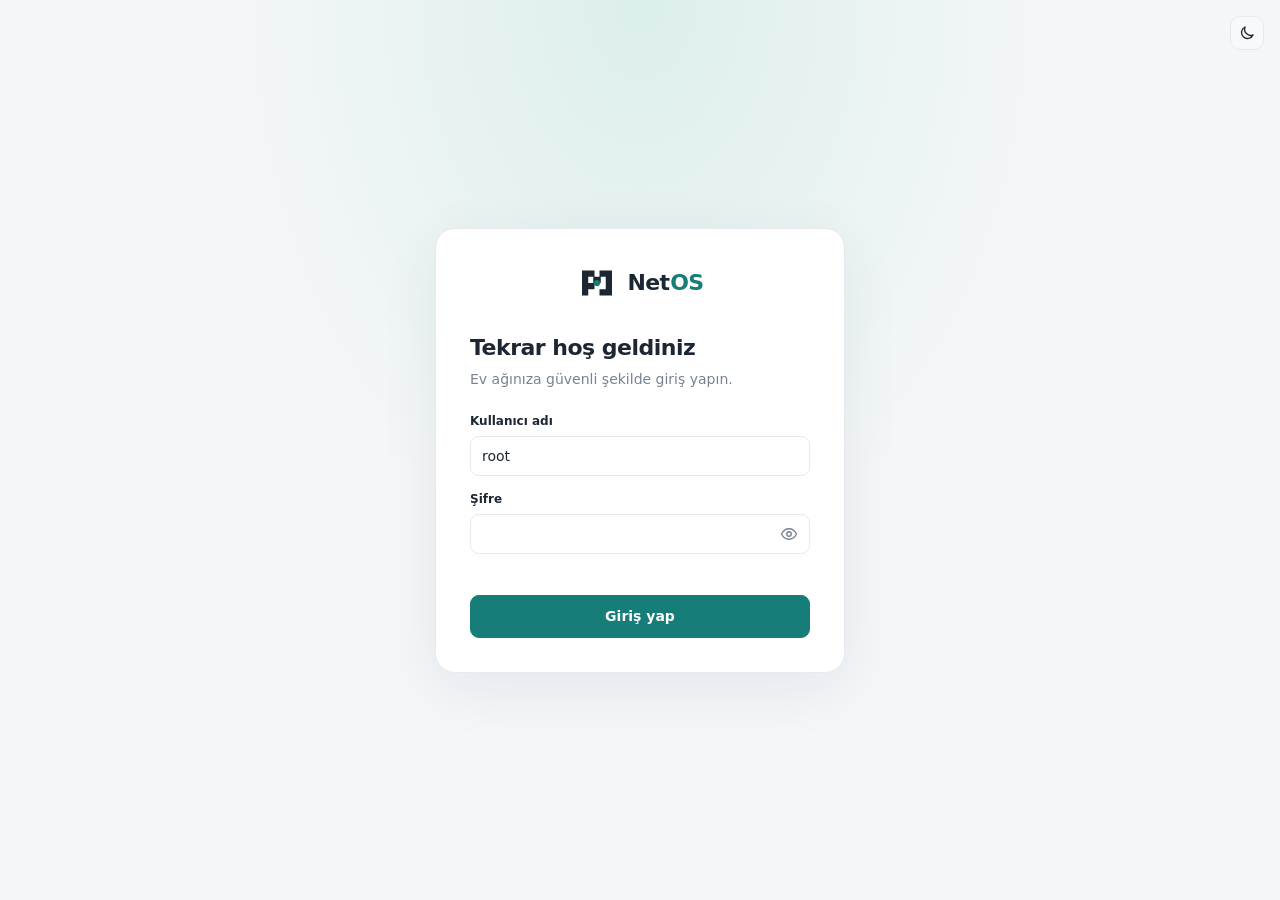
==== router/files/www/netos/index.html @ 14c46c0c "NetOS 1.2.0: /netos adresi, ağ tarayıcı sayfası, GitHub güncelleyici - Panel adresi /netos (eski /ne" ====
<!doctype html>
<html lang="tr">
<head>
  <meta charset="utf-8">
  <meta name="viewport" content="width=device-width, initial-scale=1">
  <meta name="theme-color" content="#f4f6f8">
  <title>NetOS</title>
  <link rel="icon" href="favicon.svg" type="image/svg+xml">
  <link rel="stylesheet" href="style.css">
  <script>
    // tema sayfa çizilmeden önce uygulanır (beyaz parlama olmasın); kayıtlı seçim yoksa sistem tercihi
    (function () {
      var t;
      try { t = localStorage.getItem('np_theme'); } catch (e) {}
      if (t !== 'dark' && t !== 'light') t = window.matchMedia && matchMedia('(prefers-color-scheme: dark)').matches ? 'dark' : 'light';
      document.documentElement.dataset.theme = t;
    })();
  </script>
</head>
<body>
  <div id="app"></div>
  <script src="api.js"></script>
  <script src="app.js"></script>
</body>
</html>
---- router/files/www/netos/style.css ----
:root {
  color-scheme: light;
  --brand: #177d78;
  --bg: #f4f6f8;
  --surface: #fff;
  --surface-2: #f7f9fa;
  --text: #1c2733;
  --muted: #778391;
  --line: #e6eaee;
  --accent: var(--brand);
  --accent-soft: #e5f4f2;
  --green: #24845c;
  --green-bg: #e7f5ed;
  --amber: #a96a12;
  --amber-bg: #fff4dc;
  --red: #c44848;
  --red-bg: #ffeded;
  --shadow: 0 2px 8px #1c27330a, 0 12px 30px #1c273306;
  --radius: 16px;
  font-family:
    system-ui,
    -apple-system,
    'Segoe UI',
    Roboto,
    sans-serif;
  font-synthesis: none;
  text-rendering: optimizeLegibility;
}
* {
  box-sizing: border-box;
}
body {
  margin: 0;
  background: var(--bg);
  color: var(--text);
  font-size: 14px;
  line-height: 1.5;
}
button,
input {
  font: inherit;
}
button {
  color: inherit;
}
a {
  color: var(--accent);
  text-decoration: none;
}
button:focus-visible,
a:focus-visible,
input:focus-visible {
  outline: 3px solid #48aaa4;
  outline-offset: 2px;
}
.num {
  font-variant-numeric: tabular-nums;
}
.shell {
  min-height: 100vh;
}
.sidebar {
  position: fixed;
  inset: 0 auto 0 0;
  width: 224px;
  padding: 25px 15px;
  background: var(--surface);
  border-right: 1px solid var(--line);
  display: flex;
  flex-direction: column;
  z-index: 5;
}
.brand {
  display: flex;
  align-items: center;
  gap: 11px;
  padding: 0 10px 29px;
}
.brand-mark {
  width: 34px;
  height: 34px;
  display: block;
}
.brand-name {
  font-size: 19px;
  font-weight: 650;
  letter-spacing: -0.7px;
  color: var(--text);
}
.brand-name b {
  font-weight: 800;
  color: var(--accent);
  margin-left: 1px;
}
.mobile-brand {
  display: none;
  align-items: center;
  gap: 7px;
}
.mobile-brand .brand-mark {
  width: 27px;
  height: 27px;
}
.mobile-brand .brand-name {
  font-size: 17px;
}
.nav {
  display: grid;
  gap: 5px;
}
.nav a {
  display: flex;
  align-items: center;
  gap: 13px;
  padding: 11px 12px;
  border-radius: 10px;
  color: var(--muted);
  font-weight: 600;
}
.nav a.active,
.nav a:hover {
  background: var(--accent-soft);
  color: var(--accent);
}
.nav svg {
  width: 19px;
  height: 19px;
}
.sidebar-foot {
  margin-top: auto;
  padding: 14px 10px;
  color: var(--muted);
  font-size: 12px;
}
.main {
  margin-left: 224px;
  min-height: 100vh;
}
.topbar {
  height: 68px;
  padding: 0 38px;
  display: flex;
  align-items: center;
  justify-content: flex-end;
  border-bottom: 1px solid var(--line);
  background: var(--surface);
}
.top-status {
  display: flex;
  align-items: center;
  gap: 10px;
  color: var(--muted);
  font-size: 12px;
}
.pill {
  display: inline-flex;
  align-items: center;
  gap: 6px;
  padding: 5px 9px;
  border-radius: 999px;
  background: var(--surface-2);
  color: var(--muted);
  font-size: 11px;
  font-weight: 650;
}
.pill.demo {
  color: #805817;
  background: var(--amber-bg);
}
.dot {
  width: 8px;
  height: 8px;
  border-radius: 100%;
  background: var(--green);
  display: inline-block;
}
.dot.off {
  background: #a7b0b9;
}
.dot.bad {
  background: var(--red);
}
.content {
  max-width: 1240px;
  padding: 34px 38px 60px;
  margin: 0 auto;
}
.page-head {
  display: flex;
  align-items: flex-end;
  justify-content: space-between;
  margin-bottom: 25px;
  gap: 18px;
}
.eyebrow {
  font-size: 11px;
  letter-spacing: 0.11em;
  text-transform: uppercase;
  color: var(--muted);
  font-weight: 750;
}
.page-head h1 {
  margin: 4px 0 2px;
  font-size: 27px;
  letter-spacing: -0.8px;
  line-height: 1.2;
}
.subtitle {
  margin: 0;
  color: var(--muted);
}
.grid {
  display: grid;
  grid-template-columns: repeat(12, minmax(0, 1fr));
  gap: 17px;
}
.card {
  background: var(--surface);
  border: 1px solid var(--line);
  border-radius: var(--radius);
  box-shadow: var(--shadow);
  padding: 21px;
  min-width: 0;
}
.span-12 {
  grid-column: span 12;
}
.span-8 {
  grid-column: span 8;
}
.span-7 {
  grid-column: span 7;
}
.span-6 {
  grid-column: span 6;
}
.span-5 {
  grid-column: span 5;
}
.span-4 {
  grid-column: span 4;
}
.card-head {
  display: flex;
  align-items: center;
  justify-content: space-between;
  gap: 10px;
  margin-bottom: 17px;
}
.card-title {
  font-size: 14px;
  font-weight: 720;
  margin: 0;
  display: flex;
  align-items: center;
  gap: 9px;
}
.card-icon {
  width: 31px;
  height: 31px;
  border-radius: 10px;
  background: var(--surface-2);
  display: grid;
  place-items: center;
  color: var(--accent);
}
.card-icon svg {
  width: 17px;
  height: 17px;
}
.wan-state {
  display: flex;
  align-items: center;
  gap: 11px;
}
.state-orb {
  width: 43px;
  height: 43px;
  display: grid;
  place-items: center;
  border-radius: 14px;
  color: var(--green);
  background: var(--green-bg);
}
.state-orb.down {
  color: var(--red);
  background: var(--red-bg);
}
.state-label {
  font-size: 20px;
  font-weight: 750;
  letter-spacing: -0.45px;
}
.wan-meta {
  display: flex;
  gap: 28px;
  flex-wrap: wrap;
  margin: 21px 0 20px;
}
.meta-item small,
.metric-label {
  display: block;
  color: var(--muted);
  font-size: 11px;
  margin-bottom: 3px;
}
.meta-item strong {
  font-size: 13px;
  font-weight: 620;
}
.traffic-row {
  border-top: 1px solid var(--line);
  padding-top: 16px;
  display: grid;
  grid-template-columns: 1fr 1fr 1.45fr;
  align-items: center;
  gap: 16px;
}
.traffic-value {
  font-size: 21px;
  font-weight: 740;
  letter-spacing: -0.5px;
}
.traffic-value small {
  font-size: 11px;
  color: var(--muted);
  font-weight: 550;
}
.traffic-value.down {
  color: #25887d;
}
.traffic-value.up {
  color: #6883bf;
}
.chart {
  width: 100%;
  height: 54px;
  overflow: visible;
}
.wifi-list {
  display: grid;
  gap: 10px;
}
.wifi-row {
  display: flex;
  align-items: center;
  gap: 13px;
  padding: 13px;
  border: 1px solid var(--line);
  border-radius: 12px;
  cursor: pointer;
  transition:
    border-color 0.16s,
    background 0.16s;
}
.wifi-row:hover {
  border-color: #a8cfcb;
  background: var(--surface-2);
}
.wifi-glyph {
  width: 38px;
  height: 38px;
  flex: 0 0 38px;
  display: grid;
  place-items: center;
  background: var(--accent-soft);
  color: var(--accent);
  border-radius: 11px;
}
.wifi-glyph.off {
  background: var(--surface-2);
  color: var(--muted);
}
.wifi-glyph svg {
  width: 20px;
}
.wifi-info {
  min-width: 0;
  flex: 1;
}
.wifi-name {
  font-weight: 680;
  overflow: hidden;
  text-overflow: ellipsis;
  white-space: nowrap;
}
.wifi-sub {
  color: var(--muted);
  font-size: 12px;
}
.wifi-right {
  display: flex;
  align-items: center;
  gap: 13px;
}
.switch {
  appearance: none;
  width: 39px;
  height: 23px;
  border-radius: 99px;
  background: #c6cdd3;
  position: relative;
  cursor: pointer;
  transition: background 0.18s;
  flex: 0 0 auto;
}
.switch:checked {
  background: var(--accent);
}
.switch:before {
  content: '';
  position: absolute;
  width: 17px;
  height: 17px;
  left: 3px;
  top: 3px;
  background: white;
  border-radius: 50%;
  transition: transform 0.18s;
  box-shadow: 0 1px 3px #0002;
}
.switch:checked:before {
  transform: translateX(16px);
}
.switch.red:checked {
  background: var(--red);
}
.segment-list {
  display: grid;
  gap: 0;
}
.segment {
  display: flex;
  align-items: center;
  justify-content: space-between;
  padding: 13px 0;
  border-bottom: 1px solid var(--line);
}
.segment:last-child {
  border-bottom: 0;
}
.segment-label {
  font-weight: 650;
}
.segment-ip {
  font-size: 12px;
  color: var(--muted);
}
.segment-count {
  font-size: 12px;
  color: var(--muted);
  text-align: right;
}
.device-topline {
  display: flex;
  align-items: baseline;
  gap: 6px;
  margin: -2px 0 15px;
}
.device-topline strong {
  font-size: 26px;
  letter-spacing: -0.7px;
}
.device-topline span {
  color: var(--muted);
}
.traffic-devices {
  display: grid;
  gap: 11px;
}
.traffic-device {
  display: grid;
  grid-template-columns: minmax(0, 1fr) auto;
  gap: 2px 12px;
  align-items: center;
}
.traffic-device-name {
  overflow: hidden;
  text-overflow: ellipsis;
  white-space: nowrap;
  font-weight: 630;
}
.traffic-device-speed {
  font-size: 11px;
  color: var(--muted);
  white-space: nowrap;
}
.mini-track {
  height: 4px;
  border-radius: 4px;
  background: var(--surface-2);
  grid-column: 1/-1;
  overflow: hidden;
}
.mini-track i {
  display: block;
  height: 100%;
  background: #70b8ac;
  border-radius: 4px;
}
.system-stats {
  display: grid;
  grid-template-columns: 1fr 1fr;
  gap: 19px;
}
.system-stats strong {
  font-size: 14px;
}
.progress {
  height: 6px;
  background: var(--surface-2);
  border-radius: 99px;
  margin-top: 8px;
  overflow: hidden;
}
.progress i {
  display: block;
  height: 100%;
  border-radius: 99px;
  background: var(--accent);
}
.alert {
  display: flex;
  align-items: center;
  gap: 11px;
  padding: 12px 15px;
  border: 1px solid #f0dbad;
  background: var(--amber-bg);
  color: #805817;
  border-radius: 12px;
  margin-bottom: 18px;
}
.alert button {
  margin-left: auto;
  border: 0;
  background: none;
  color: inherit;
  font-size: 20px;
  cursor: pointer;
}
.btn {
  border: 1px solid var(--line);
  border-radius: 9px;
  background: var(--surface);
  padding: 9px 13px;
  font-weight: 650;
  cursor: pointer;
  transition:
    background 0.15s,
    border-color 0.15s;
}
.btn:hover {
  background: var(--surface-2);
  border-color: #c9d1d8;
}
.btn.primary {
  background: var(--accent);
  border-color: var(--accent);
  color: white;
}
.btn.primary:hover {
  filter: brightness(0.94);
}
.btn.danger {
  color: var(--red);
  border-color: #f0cdcd;
}
.btn.small {
  padding: 6px 10px;
  font-size: 12px;
}
.section-title {
  font-weight: 720;
  margin: 0 0 14px;
}
.tabs {
  display: flex;
  gap: 4px;
  background: var(--surface-2);
  padding: 4px;
  border-radius: 10px;
}
.tabs button {
  border: 0;
  background: transparent;
  border-radius: 7px;
  padding: 7px 11px;
  color: var(--muted);
  font-size: 12px;
  font-weight: 650;
  cursor: pointer;
}
.tabs button.active {
  background: var(--surface);
  color: var(--text);
  box-shadow: 0 1px 4px #17202a14;
}
.filters {
  display: flex;
  gap: 10px;
  align-items: center;
  flex-wrap: wrap;
  margin-bottom: 16px;
}
.search {
  height: 37px;
  border: 1px solid var(--line);
  border-radius: 9px;
  background: var(--surface);
  padding: 0 12px;
  min-width: 190px;
  color: var(--text);
}
select,
input.field {
  width: 100%;
  height: 40px;
  border: 1px solid var(--line);
  border-radius: 9px;
  background: var(--surface);
  padding: 0 11px;
  color: var(--text);
}
.table-wrap {
  overflow: auto;
}
.device-table {
  width: 100%;
  border-collapse: collapse;
  text-align: left;
}
.device-table th {
  font-size: 10px;
  text-transform: uppercase;
  letter-spacing: 0.08em;
  color: var(--muted);
  font-weight: 700;
  padding: 10px;
  border-bottom: 1px solid var(--line);
}
.device-table td {
  padding: 12px 10px;
  border-bottom: 1px solid var(--line);
  font-size: 12px;
}
.device-table tr:last-child td {
  border-bottom: 0;
}
.device-table tbody tr {
  cursor: pointer;
}
.device-table tbody tr:hover {
  background: var(--surface-2);
}
.client-name {
  font-size: 13px;
  font-weight: 680;
}
.client-host {
  font-size: 11px;
  color: var(--muted);
}
.mac {
  font-variant-numeric: tabular-nums;
  color: var(--muted);
  font-size: 11px;
}
.status-cell {
  display: flex;
  align-items: center;
  gap: 7px;
  white-space: nowrap;
}
.conn-icon {
  display: flex;
  align-items: flex-end;
  gap: 2px;
  height: 15px;
}
.conn-icon i {
  display: block;
  width: 3px;
  border-radius: 2px;
  background: #c3cbd2;
}
.conn-icon i:nth-child(1) {
  height: 5px;
}
.conn-icon i:nth-child(2) {
  height: 8px;
}
.conn-icon i:nth-child(3) {
  height: 11px;
}
.conn-icon i:nth-child(4) {
  height: 14px;
}
.conn-icon i.on {
  background: var(--accent);
}
.badge {
  display: inline-flex;
  white-space: nowrap;
  padding: 3px 7px;
  border-radius: 6px;
  background: var(--surface-2);
  color: var(--muted);
  font-size: 10px;
  font-weight: 650;
}
.badge.ok {
  background: var(--green-bg);
  color: var(--green);
}
.badge.warn {
  background: var(--amber-bg);
  color: var(--amber);
}
.badge.err {
  background: var(--red-bg);
  color: var(--red);
}
.mobile-devices {
  display: none;
}
.device-card {
  border: 1px solid var(--line);
  border-radius: 12px;
  padding: 13px;
  margin-bottom: 9px;
  cursor: pointer;
}
.device-card-head {
  display: flex;
  justify-content: space-between;
  gap: 10px;
}
.device-card-meta {
  display: flex;
  flex-wrap: wrap;
  gap: 6px;
  margin-top: 10px;
}
.page-wifi {
  display: grid;
  grid-template-columns: repeat(2, minmax(0, 1fr));
  gap: 15px;
}
.wifi-detail {
  padding: 19px;
}
.wifi-detail-head {
  display: flex;
  align-items: center;
  gap: 12px;
  margin-bottom: 18px;
}
.wifi-detail-head h3 {
  margin: 0;
}
.wifi-detail-head p {
  margin: 2px 0 0;
  color: var(--muted);
  font-size: 12px;
}
.field-wrap {
  display: grid;
  gap: 6px;
  margin-bottom: 14px;
}
.field-wrap label {
  font-size: 12px;
  font-weight: 650;
}
.field-hint {
  font-size: 11px;
  color: var(--muted);
}
.form-error {
  color: var(--red);
  font-size: 12px;
  min-height: 18px;
  margin: 5px 0;
}
.drawer-backdrop {
  position: fixed;
  inset: 0;
  background: #18222e55;
  z-index: 20;
  opacity: 0;
  visibility: hidden;
  transition:
    opacity 0.2s,
    visibility 0.2s;
}
.drawer-backdrop.open {
  opacity: 1;
  visibility: visible;
}
.drawer {
  position: fixed;
  z-index: 21;
  right: 0;
  top: 0;
  height: 100dvh;
  width: min(500px, 100vw);
  background: var(--surface);
  box-shadow: -10px 0 40px #17202a1a;
  transform: translateX(102%);
  transition: transform 0.2s ease;
  display: flex;
  flex-direction: column;
}
.drawer.open {
  transform: translateX(0);
}
.drawer-head {
  padding: 22px 24px 17px;
  border-bottom: 1px solid var(--line);
  display: flex;
  justify-content: space-between;
  align-items: flex-start;
}
.drawer-head h2 {
  margin: 2px 0 2px;
  font-size: 20px;
  letter-spacing: -0.4px;
}
.drawer-head p {
  margin: 0;
  color: var(--muted);
  font-size: 12px;
}
.icon-btn {
  width: 34px;
  height: 34px;
  border: 0;
  background: var(--surface-2);
  border-radius: 9px;
  cursor: pointer;
  font-size: 18px;
}
.drawer-body {
  padding: 20px 24px;
  overflow: auto;
  flex: 1;
}
.drawer-section {
  padding: 17px 0;
  border-bottom: 1px solid var(--line);
}
.drawer-section:first-child {
  padding-top: 0;
}
.drawer-section:last-child {
  border: 0;
}
.drawer-section h3 {
  margin: 0 0 13px;
  font-size: 13px;
}
.info-grid {
  display: grid;
  grid-template-columns: 1fr 1fr;
  gap: 12px;
}
.info-grid small {
  display: block;
  color: var(--muted);
  font-size: 11px;
}
.info-grid strong {
  font-size: 12px;
  overflow-wrap: anywhere;
}
.toggle-line {
  display: flex;
  justify-content: space-between;
  align-items: center;
  gap: 12px;
}
.toggle-line strong {
  font-size: 13px;
}
.toggle-line p {
  margin: 2px 0;
  color: var(--muted);
  font-size: 11px;
}
.limit-chips {
  display: flex;
  gap: 6px;
  margin: 7px 0 10px;
}
.chip {
  border: 1px solid var(--line);
  background: var(--surface);
  border-radius: 99px;
  padding: 4px 9px;
  font-size: 11px;
  cursor: pointer;
}
.chip:hover {
  border-color: var(--accent);
  color: var(--accent);
}
.drawer-foot {
  padding: 15px 24px;
  border-top: 1px solid var(--line);
  display: flex;
  align-items: center;
  justify-content: space-between;
  gap: 10px;
}
.drawer-actions {
  display: flex;
  gap: 8px;
}
.toast {
  position: fixed;
  z-index: 40;
  bottom: 24px;
  left: 50%;
  transform: translate(-50%, 20px);
  opacity: 0;
  transition: 0.2s;
  background: #23323b;
  color: #fff;
  padding: 11px 16px;
  border-radius: 10px;
  box-shadow: var(--shadow);
  pointer-events: none;
}
.toast.show {
  opacity: 1;
  transform: translate(-50%, 0);
}
.login-screen {
  min-height: 100vh;
  display: grid;
  place-items: center;
  padding: 20px;
  background: radial-gradient(ellipse at 50% 0%, #dcefeb 0, transparent 45%), var(--bg);
}
.login-card {
  width: min(410px, 100%);
  padding: 34px;
  background: var(--surface);
  border: 1px solid var(--line);
  border-radius: 20px;
  box-shadow: 0 16px 60px #19333a12;
}
.login-card .brand {
  justify-content: center;
  padding: 0 0 28px;
}
.login-card .brand-mark {
  width: 40px;
  height: 40px;
}
.login-card .brand-name {
  font-size: 22px;
}
.login-card h1 {
  font-size: 22px;
  letter-spacing: -0.5px;
  margin: 0 0 5px;
}
.login-card > p {
  margin: 0 0 22px;
  color: var(--muted);
}
.login-card .btn {
  width: 100%;
  margin-top: 6px;
  height: 43px;
}
.login-error {
  color: var(--red);
  font-size: 12px;
  min-height: 21px;
  margin: 8px 0 0;
}
.bottom-nav {
  display: none;
}
.reboot-screen {
  min-height: calc(100vh - 68px);
  display: grid;
  place-items: center;
  text-align: center;
}
.reboot-screen h1 {
  margin: 0;
}
.empty {
  padding: 32px;
  text-align: center;
  color: var(--muted);
}
/* Koyu tema: <html data-theme="dark"> (index.html sistem tercihine göre ilk değeri verir, üstteki düğme değiştirir) */
:root[data-theme='dark'] {
  color-scheme: dark;
  --bg: #11171b;
  --surface: #192126;
  --surface-2: #202b31;
  --text: #e8eef1;
  --muted: #9aa8b0;
  --line: #2a373e;
  --brand: #68c3b6;
  --accent: var(--brand);
  --accent-soft: #203a38;
  --green: #6ed09b;
  --green-bg: #20372c;
  --amber: #e9bb69;
  --amber-bg: #382f20;
  --red: #f17e7e;
  --red-bg: #3b2628;
  --shadow: 0 2px 8px #0002, 0 12px 30px #0001;
}
[data-theme='dark'] .login-screen {
  background: radial-gradient(ellipse at 50% 0%, #1d3a39 0, transparent 45%), var(--bg);
}
[data-theme='dark'] .pill.demo {
  color: var(--amber);
}
[data-theme='dark'] .alert {
  border-color: #55462a;
  color: var(--amber);
}
[data-theme='dark'] .icon-btn {
  color: var(--text);
}
[data-theme='dark'] .drawer-backdrop {
  background: #0009;
}
[data-theme='dark'] .toast {
  background: #e7eff1;
  color: #18242a;
}
@media (max-width: 1050px) {
  .sidebar {
    width: 190px;
  }
  .main {
    margin-left: 190px;
  }
  .content {
    padding: 28px 25px 45px;
  }
  .topbar {
    padding: 0 25px;
  }
  .span-8,
  .span-7 {
    grid-column: span 12;
  }
  .span-5,
  .span-4 {
    grid-column: span 6;
  }
}
@media (max-width: 767px) {
  .sidebar {
    display: none;
  }
  .mobile-brand {
    display: flex;
    margin-right: auto;
  }
  .main {
    margin: 0;
    padding-bottom: 73px;
  }
  .topbar {
    height: 55px;
    padding: 0 16px;
  }
  .content {
    padding: 24px 16px 30px;
  }
  .page-head {
    margin-bottom: 19px;
  }
  .page-head h1 {
    font-size: 24px;
  }
  .grid {
    gap: 12px;
  }
  .card {
    padding: 17px;
    border-radius: 14px;
  }
  .span-12,
  .span-8,
  .span-7,
  .span-6,
  .span-5,
  .span-4 {
    grid-column: span 12;
  }
  .wan-meta {
    gap: 15px 22px;
    margin: 17px 0;
  }
  .traffic-row {
    grid-template-columns: 1fr 1fr;
    gap: 12px;
  }
  .chart {
    grid-column: 1/-1;
    height: 48px;
  }
  .wifi-right .pill {
    display: none;
  }
  .page-wifi {
    grid-template-columns: 1fr;
  }
  .filters {
    align-items: stretch;
  }
  .filters .tabs {
    width: 100%;
    overflow: auto;
  }
  .tabs button {
    flex: 1;
    white-space: nowrap;
  }
  .search {
    flex: 1;
    min-width: 0;
  }
  .table-wrap {
    display: none;
  }
  .mobile-devices {
    display: block;
  }
  .bottom-nav {
    position: fixed;
    display: grid;
    grid-template-columns: repeat(5, minmax(0, 1fr));
    inset: auto 0 0;
    height: calc(58px + env(safe-area-inset-bottom));
    background: var(--surface);
    border-top: 1px solid var(--line);
    z-index: 8;
    padding-bottom: env(safe-area-inset-bottom);
  }
  .bottom-nav a {
    display: grid;
    place-content: center;
    justify-items: center;
    gap: 2px;
    color: var(--muted);
    font-weight: 650;
    gap: 4px;
  }
  .bottom-nav a span {
    font-size: 10px;
    line-height: 1;
    white-space: nowrap;
  }
  .main { padding-bottom: 78px; }
  .content { padding-bottom: calc(78px + env(safe-area-inset-bottom)); }
  .bottom-nav a.active {
    color: var(--accent);
  }
  .bottom-nav svg {
    width: 20px;
    height: 20px;
  }
  .system-stats {
    gap: 14px;
  }
  .drawer {
    width: 100vw;
  }
  .drawer-head {
    padding: 18px 18px 14px;
  }
  .drawer-body {
    padding: 17px 18px;
  }
  .drawer-foot {
    padding: 12px 18px;
  }
  .device-topline strong {
    font-size: 23px;
  }
}
@media (prefers-reduced-motion: reduce) {
  *,
  *::before,
  *::after {
    scroll-behavior: auto !important;
    transition: none !important;
    animation: none !important;
  }
}

/* Huawei Wi-Fi controls */
.wifi-group {
  display: grid;
  gap: 9px;
}
.wifi-group-title {
  font-size: 10px;
  letter-spacing: 0.08em;
  text-transform: uppercase;
  color: var(--muted);
  font-weight: 750;
  padding: 4px 2px;
}
.huawei-source {
  font-size: 11px;
  color: var(--muted);
  padding: 2px 3px 0;
}
.huawei-error {
  padding: 13px;
  border: 1px solid #efcaca;
  background: var(--red-bg);
  border-radius: 11px;
  color: var(--red);
  font-size: 12px;
}
.switch-wrap {
  position: relative;
  display: inline-flex;
  align-items: center;
}
.switch:disabled {
  opacity: 0.55;
  cursor: wait;
}
.switch-spinner {
  display: inline-block;
  width: 13px;
  height: 13px;
  border: 2px solid var(--line);
  border-top-color: var(--accent);
  border-radius: 50%;
  animation: hwspin 0.7s linear infinite;
  margin-left: 6px;
  vertical-align: middle;
}
@keyframes hwspin {
  to {
    transform: rotate(360deg);
  }
}
.huawei-detail {
  grid-column: 1/-1;
}
.huawei-large .wifi-row {
  padding: 18px;
}
.huawei-large .wifi-name {
  font-size: 16px;
}
.huawei-large .huawei-source {
  padding: 7px 3px;
}
.huawei-detail > .field-hint {
  margin: 15px 0 0;
}
.huawei-fields {
  margin: 18px 0 8px;
}
.huawei-config-toggle {
  padding: 4px 0 14px;
  border-bottom: 1px solid var(--line);
}
.huawei-status {
  font-size: 12px;
  font-weight: 700;
  margin: 12px 0;
}
.huawei-status.ok {
  color: var(--green);
}
.huawei-status.error {
  color: var(--red);
}
.huawei-status.muted {
  color: var(--muted);
}
#huawei-form > .btn {
  margin-top: 8px;
}
@media (max-width: 767px) {
  .huawei-fields {
    grid-template-columns: 1fr;
  }
  .wifi-right {
    gap: 7px;
  }
  .huawei-large .wifi-row {
    padding: 14px;
  }
  .huawei-source {
    overflow-wrap: anywhere;
  }
}
/* Multi-WAN, resource and device detail additions */
.wan-list {
  display: grid;
  gap: 10px;
}
.wan-item {
  border: 1px solid var(--line);
  border-radius: 12px;
  padding: 12px;
  min-width: 0;
}
.wan-item-head {
  display: flex;
  align-items: center;
  gap: 7px;
  flex-wrap: wrap;
}
.wan-item-head > strong {
  font-size: 14px;
}
.wan-status {
  margin-left: auto;
  display: inline-flex;
  align-items: center;
  gap: 6px;
  font-size: 11px;
  color: var(--muted);
}
.wan-item .wan-meta {
  gap: 12px 20px;
  margin: 12px 0 3px;
}
.track-info {
  font-size: 11px;
  color: var(--muted);
  margin-top: 7px;
}
.resource-grid {
  display: grid;
  grid-template-columns: repeat(3, minmax(0, 1fr));
  gap: 18px;
}
.resource {
  min-width: 0;
}
.resource-head {
  display: flex;
  justify-content: space-between;
  align-items: center;
}
.resource small {
  display: block;
  color: var(--muted);
  margin-top: 7px;
  font-size: 11px;
  overflow-wrap: anywhere;
}
.progress i.warn {
  background: var(--amber);
}
.progress i.danger {
  background: var(--red);
}
.resource-head b.warn {
  color: var(--amber);
}
.resource-head b.danger {
  color: var(--red);
}
.conn-badge {
  display: inline-flex;
  align-items: center;
  gap: 4px;
  white-space: nowrap;
  font-size: 11px;
  color: var(--muted);
}
.conn-badge svg {
  width: 15px;
  height: 15px;
}
.device-name-cell {
  display: flex;
  align-items: center;
  gap: 9px;
  min-width: 160px;
}
.type-icon {
  width: 34px;
  height: 34px;
  border-radius: 11px;
  background: var(--accent-soft);
  color: var(--accent);
  display: inline-grid;
  place-items: center;
  flex: 0 0 auto;
}
.type-icon svg {
  width: 19px;
  height: 19px;
}
.type-icon.tiny {
  width: 22px;
  height: 22px;
  vertical-align: middle;
  margin-right: 6px;
}
.type-icon.tiny svg {
  width: 14px;
  height: 14px;
}
.type-icon.large {
  width: 48px;
  height: 48px;
}
.type-icon.large svg {
  width: 27px;
  height: 27px;
}
.traffic-device-name {
  display: flex;
  align-items: center;
}
.web-shortcut {
  display: inline-grid;
  place-items: center;
  width: 24px;
  height: 24px;
  border-radius: 7px;
  background: var(--surface-2);
  font-weight: 700;
}
.device-card-head .status-cell {
  min-width: 0;
}
.type-current {
  display: flex;
  align-items: center;
  gap: 11px;
  margin-bottom: 13px;
}
.type-current h3 {
  margin: 0;
}
.type-grid {
  display: grid;
  grid-template-columns: repeat(4, minmax(0, 1fr));
  gap: 7px;
}
.type-option {
  position: relative;
  cursor: pointer;
}
.type-option input {
  position: absolute;
  opacity: 0;
}
.type-option span {
  min-height: 66px;
  border: 1px solid var(--line);
  border-radius: 10px;
  display: flex;
  flex-direction: column;
  align-items: center;
  justify-content: center;
  gap: 4px;
  color: var(--muted);
}
.type-option svg {
  width: 21px;
  height: 21px;
}
.type-option small {
  font-size: 10px;
  text-align: center;
}
.type-option input:checked + span {
  border-color: var(--accent);
  background: var(--accent-soft);
  color: var(--accent);
}
.type-option input:focus-visible + span {
  outline: 3px solid #48aaa4;
}
.web-links {
  display: flex;
  align-items: center;
  gap: 7px;
  flex-wrap: wrap;
  margin-top: 14px;
}
.web-links strong {
  width: 100%;
  font-size: 12px;
}
.pending-ip {
  align-items: flex-start;
  font-size: 12px;
  margin: 10px 0;
}
.password-strength {
  font-size: 12px;
  color: var(--muted);
  min-height: 22px;
  padding-top: 5px;
}
.filters .tabs {
  flex-wrap: wrap;
}
@media (max-width: 767px) {
  .resource-grid {
    grid-template-columns: 1fr 1fr;
  }
  .wan-item .wan-meta {
    gap: 10px;
  }
  .wan-status {
    margin-left: 0;
  }
  .type-grid {
    grid-template-columns: repeat(4, minmax(0, 1fr));
  }
  .device-card-head .conn-badge {
    font-size: 10px;
  }
}

/* ?nternet / WAN ayarlar? */
.internet-layout {
  display: grid;
  gap: 17px;
}
.internet-wans {
  display: grid;
  grid-template-columns: repeat(2, minmax(0, 1fr));
  gap: 12px;
}
.internet-wan {
  min-width: 0;
  padding: 16px;
  border: 1px solid var(--line);
  border-radius: 13px;
  cursor: pointer;
  transition:
    border-color 0.15s,
    background 0.15s;
}
.internet-wan:hover {
  border-color: #a8cfcb;
  background: var(--surface-2);
}
.internet-wan .wan-item-head {
  display: flex;
  align-items: center;
  gap: 8px;
  flex-wrap: wrap;
}
.wan-item-head > strong {
  font-size: 15px;
}
.wan-status {
  display: inline-flex;
  align-items: center;
  gap: 6px;
  margin-left: auto;
  color: var(--muted);
  font-size: 12px;
}
.internet-wan .wan-meta {
  gap: 17px;
  margin: 18px 0 13px;
}
.wan-card-actions {
  display: flex;
  align-items: center;
  justify-content: space-between;
  gap: 8px;
}
.internet-card-actions {
  display: flex;
  align-items: center;
  gap: 8px;
  flex-wrap: wrap;
}
.mode-options {
  display: grid;
  grid-template-columns: repeat(3, minmax(0, 1fr));
  gap: 9px;
}
.mode-option {
  display: flex;
  gap: 9px;
  align-items: flex-start;
  padding: 13px;
  border: 1px solid var(--line);
  border-radius: 11px;
  cursor: pointer;
}
.mode-option.active {
  border-color: var(--accent);
  background: var(--accent-soft);
}
.mode-option input {
  margin: 3px 0 0;
  accent-color: var(--accent);
}
.mode-option span {
  display: grid;
  gap: 5px;
}
.mode-option small {
  font-size: 11px;
  color: var(--muted);
  line-height: 1.4;
}
.wan-mode-fields {
  display: grid;
  grid-template-columns: minmax(180px, 1fr) 2fr;
  gap: 16px;
  margin: 18px 0 6px;
}
.weights {
  display: flex;
  gap: 10px;
}
.weights > * {
  flex: 1;
  min-width: 0;
}
.event-filter {
  width: auto;
  min-width: 125px;
  padding: 7px 30px 7px 9px;
}
.event-list {
  display: grid;
}
.event-row {
  display: grid;
  grid-template-columns: 10px minmax(0, 1fr) auto;
  align-items: center;
  gap: 11px;
  padding: 12px 2px;
  border-bottom: 1px solid var(--line);
}
.event-row:last-child {
  border-bottom: 0;
}
.event-row > div {
  display: grid;
  gap: 2px;
  min-width: 0;
}
.event-row strong {
  font-size: 12px;
}
.event-row span,
.event-row time {
  font-size: 12px;
  color: var(--muted);
}
.event-dot {
  width: 8px;
  height: 8px;
  border-radius: 50%;
  background: #89939e;
}
.event-dot.ok {
  background: var(--green);
}
.event-dot.bad {
  background: var(--red);
}
.event-dot.warn {
  background: #d99b32;
}
.wan-pending {
  position: sticky;
  top: 8px;
  z-index: 8;
  display: flex;
  align-items: center;
  gap: 10px;
  margin: 0 0 17px;
  padding: 13px 15px;
  border: 1px solid #e7ca86;
  background: var(--amber-bg);
  color: #805817;
  border-radius: 12px;
  box-shadow: var(--shadow);
}
.wan-pending > div {
  display: grid;
  gap: 2px;
  flex: 1;
}
.wan-pending span {
  font-size: 12px;
}
.wan-notice {
  padding: 10px 14px;
  margin-bottom: 14px;
  border-radius: 10px;
  background: var(--green-bg);
  color: var(--green);
}
#global-wan-pending {
  position: fixed;
  z-index: 20;
  top: 8px;
  left: 50%;
  transform: translateX(-50%);
  width: min(900px, calc(100% - 24px));
}
#global-wan-pending:empty {
  display: none;
}
.drawer-section summary {
  font-weight: 700;
  cursor: pointer;
  margin-bottom: 13px;
}
.drawer-section[open] summary {
  margin-bottom: 16px;
}
.password-line {
  display: flex;
  gap: 8px;
}
.password-line .field {
  flex: 1;
  min-width: 0;
}
.chip-row {
  display: flex;
  gap: 7px;
  flex-wrap: wrap;
  margin-top: 8px;
}
.chip {
  border: 1px solid var(--line);
  border-radius: 99px;
  background: var(--surface-2);
  padding: 5px 10px;
  color: var(--muted);
  font-size: 11px;
  cursor: pointer;
}
.wan-mode-fields .field,
.weights .field {
  width: 100%;
}
@media (max-width: 760px) {
  .internet-wans {
    grid-template-columns: 1fr;
  }
  .mode-options {
    grid-template-columns: 1fr;
  }
  .mode-option {
    padding: 11px;
  }
  .wan-mode-fields {
    grid-template-columns: 1fr;
    gap: 5px;
  }
  .weights {
    gap: 8px;
  }
  .wan-pending {
    align-items: stretch;
    flex-wrap: wrap;
  }
  .wan-pending > div {
    flex-basis: 100%;
  }
  .wan-pending .btn {
    flex: 1;
  }
  .internet-card-actions {
    justify-content: flex-end;
  }
  .event-row {
    grid-template-columns: 10px minmax(0, 1fr) auto;
    gap: 8px;
  }
  .event-row time {
    font-size: 10px;
  }
}
@media (max-width: 420px) {
  .wan-card-actions {
    align-items: flex-start;
    flex-direction: column;
  }
  .wan-pending {
    padding: 10px;
  }
  .internet-wan .wan-meta {
    display: grid;
    grid-template-columns: 1fr 1fr;
    gap: 12px;
  }
  .weights {
    gap: 7px;
  }
  .weights .field-wrap label {
    font-size: 11px;
  }
}

/* Speed test, SQM and gaming priority */
.speed-hero {
  border-color: color-mix(in srgb, var(--accent) 35%, var(--line));
  background: linear-gradient(145deg, var(--surface), var(--accent-soft));
}
.speed-controls {
  display: flex;
  gap: 12px;
  max-width: 540px;
}
.speed-controls select {
  flex: 1;
}
.speed-controls button {
  min-width: 170px;
}
.speed-live {
  display: flex;
  align-items: center;
  justify-content: space-between;
  gap: 25px;
  padding: 26px 5px 12px;
}
.speed-live strong {
  font-size: clamp(42px, 8vw, 76px);
  letter-spacing: -0.06em;
  line-height: 1;
}
.speed-live strong small {
  font-size: 15px;
  letter-spacing: 0;
  color: var(--muted);
}
.speed-arrows {
  margin-top: 8px;
  color: var(--muted);
  font-size: 13px;
}
.speed-arrows span {
  padding: 0 5px;
}
.speed-meter {
  width: 180px;
  text-align: center;
  position: relative;
}
.speed-meter svg {
  width: 100%;
  overflow: visible;
}
.speed-meter path {
  fill: none;
  stroke: var(--line);
  stroke-width: 10;
  stroke-linecap: round;
}
.speed-meter path.meter-value {
  stroke: var(--accent);
  stroke-dasharray: 0 100;
  transition: stroke-dasharray 0.3s;
}
.speed-meter b {
  display: block;
  margin-top: -10px;
}
.speed-progress {
  height: 8px;
}
.speed-result {
  display: grid;
  gap: 14px;
  margin-top: 16px;
  min-width: 0;
}
.speed-direction { display: flex; align-items: center; gap: 8px; font-weight: 750; }
.speed-direction.down { color: var(--accent); }
.speed-direction.up { color: #7189c2; }
.speed-direction.idle { color: var(--muted); font-size: 13px; }
.speed-direction .dot { width: 7px; height: 7px; animation: pulse 1s infinite; }
.speed-wan-step { color: var(--muted); font-size: 12px; font-weight: 700; }
.speed-steps { display: flex; gap: 12px; margin-top: 9px; font-size: 11px; color: var(--muted); }
.speed-steps .active { color: var(--accent); font-weight: 750; }
.speed-steps .done { color: var(--green); }
.multi-result { padding-top: 14px; border-top: 1px solid var(--line); }
.speed-hero.multi-active .speed-result { display: grid; }
.multi-run .grade { width: auto; height: auto; padding: 4px 8px; border-radius: 99px; font-size: 11px; }
.multi-runs { grid-template-columns: repeat(auto-fit, minmax(220px, 1fr)); gap: 12px; }
.multi-run { overflow: hidden; }
.speed-hero ~ .card { margin-top: 0; }
.speed-sections { gap: 16px; }
.speed-history-row > div > span .badge { display: inline-flex; width: fit-content; }
@keyframes pulse { 50% { opacity: .35; } }
.result-metrics {
  display: grid;
  grid-template-columns: repeat(3, 1fr);
  gap: 12px;
}
.result-metrics > div {
  display: grid;
  gap: 4px;
  padding: 14px;
  border: 1px solid var(--line);
  border-radius: 12px;
  background: var(--surface);
}
.result-metrics b {
  font-size: 24px;
}
.result-metrics small {
  color: var(--muted);
  font-size: 11px;
}
.grade-panel {
  display: flex;
  align-items: center;
  gap: 13px;
  padding: 13px;
  border-radius: 12px;
  background: var(--surface);
}
.grade {
  display: grid;
  place-items: center;
  width: 48px;
  height: 48px;
  border-radius: 12px;
  background: var(--green-bg);
  color: var(--green);
  font-size: 22px;
  font-weight: 800;
}
.grade.warn {
  background: var(--amber-bg);
  color: var(--amber);
}
.grade.err {
  background: var(--red-bg);
  color: var(--red);
}
.latency-bars {
  display: grid;
  grid-template-columns: repeat(3, 1fr);
  gap: 14px;
}
.latency-bars > div {
  display: grid;
  gap: 8px;
}
.latency-bars span {
  display: flex;
  justify-content: space-between;
  gap: 6px;
  color: var(--muted);
  font-size: 11px;
}
.latency-bars b {
  color: var(--text);
}
.latency-bars i {
  height: 7px;
  border-radius: 9px;
  background: var(--surface-2);
  overflow: hidden;
}
.latency-bars em {
  display: block;
  height: 100%;
  border-radius: 9px;
  background: var(--accent);
}
.speed-recommend {
  justify-content: space-between;
  flex-wrap: wrap;
}
.sqm-list {
  display: grid;
  gap: 12px;
  margin-top: 14px;
}
.sqm-row {
  padding: 14px;
  border: 1px solid var(--line);
  border-radius: 12px;
}
.sqm-head {
  display: flex;
  align-items: center;
  gap: 12px;
  margin-bottom: 12px;
}
.sqm-head .toggle-line {
  margin-left: auto;
}
.sqm-row details {
  margin: 12px 0;
}
.sqm-row summary {
  cursor: pointer;
  font-weight: 650;
}
.priority-row {
  display: flex;
  align-items: center;
  gap: 10px;
  padding: 10px 0;
  border-bottom: 1px solid var(--line);
}
.priority-row strong {
  flex: 1;
  min-width: 0;
  overflow: hidden;
  text-overflow: ellipsis;
}
.priority-row .field-hint {
  margin: 0;
}
.grade-dot {
  width: 8px;
  height: 8px;
  border-radius: 50%;
  background: var(--amber);
}
.grade-dot.A,
.grade-dot.A\+ {
  background: var(--green);
}
.grade-dot.D,
.grade-dot.F {
  background: var(--red);
}
.sr-only {
  position: absolute;
  width: 1px;
  height: 1px;
  padding: 0;
  margin: -1px;
  overflow: hidden;
  clip: rect(0, 0, 0, 0);
  white-space: nowrap;
  border: 0;
}
@media (max-width: 767px) {
  .speed-controls {
    flex-direction: column;
  }
  .speed-controls button {
    width: 100%;
    min-height: 44px;
  }
  .result-metrics {
    grid-template-columns: 1fr 1fr;
  }
  .latency-bars {
    grid-template-columns: 1fr;
  }
  .speed-meter {
    width: 130px;
  }
  .speed-live {
    gap: 8px;
  }
  .sqm-head {
    flex-wrap: wrap;
  }
  .sqm-head .toggle-line {
    margin-left: 0;
  }
  .priority-row {
    gap: 7px;
  }
  .priority-row .field-hint {
    font-size: 10px;
  }
}
.speed-sections {
  display: grid;
  gap: 17px;
  margin-top: 17px;
  min-width: 0;
}
.speed-sections > .card {
  min-width: 0;
}
.speed-controls select {
  min-width: 0;
}
.speed-mode-hint {
  margin: 8px 0 0;
}
.speed-history-row {
  grid-template-columns: 10px minmax(0, 1fr) minmax(0, auto);
}
.speed-history-row > div > span {
  display: flex;
  align-items: center;
  gap: 6px;
  flex-wrap: wrap;
}
.speed-history-row time {
  white-space: nowrap;
  text-align: right;
}
.multi-summary {
  display: flex;
  align-items: center;
  gap: 10px;
  flex-wrap: wrap;
  padding: 12px;
  border: 1px solid var(--line);
  border-radius: 12px;
  background: var(--surface);
}
.multi-runs {
  display: grid;
  grid-template-columns: repeat(auto-fit, minmax(190px, 1fr));
  gap: 10px;
}
.multi-run {
  min-width: 0;
  padding: 13px;
  border: 1px solid var(--line);
  border-radius: 12px;
  background: var(--surface);
}
.multi-run-head {
  display: flex;
  justify-content: space-between;
  align-items: center;
  gap: 8px;
}
.multi-speed-values {
  margin: 10px 0 8px;
  font-size: 14px;
  font-weight: 700;
}
.multi-speed-values small,
.run-ping {
  color: var(--muted);
  font-size: 11px;
}
.multi-run .mini-track {
  margin-bottom: 6px;
}
.run-error {
  display: block;
  margin-top: 7px;
  color: var(--red);
}
.speed-hero ~ .card {
  margin-top: 17px;
}
.speed-hero.multi-active .speed-result {
  display: none;
}
.speed-history-row {
  overflow: hidden;
}
.speed-history-row time {
  font-size: 11px;
}
.alert:has([data-disable-offload]) {
  display: flex;
  align-items: center;
  flex-wrap: wrap;
  gap: 8px 12px;
}
.alert:has([data-disable-offload]) button {
  flex: 0 0 auto;
  order: 2;
  white-space: nowrap;
}
.alert:has([data-disable-offload]) small {
  flex-basis: 100%;
  order: 1;
  color: var(--muted);
}
.mini-track {
  height: 7px;
  overflow: hidden;
  border-radius: 8px;
  background: var(--line);
}
.mini-track i {
  display: block;
  height: 100%;
  border-radius: inherit;
  background: var(--accent);
}
@media (max-width: 480px) {
  .speed-history-row {
    grid-template-columns: 8px minmax(0, 1fr);
  }
  .speed-history-row time {
    grid-column: 2;
    text-align: left;
    white-space: normal;
  }
  .alert:has([data-disable-offload]) {
    align-items: stretch;
  }
  .alert:has([data-disable-offload]) button {
    width: 100%;
  }
}
.speed-hero.multi-active .speed-result { display: grid; }

/* Son testler: mod rozeti (Tek hat / Sırayla / Birlikte) satıra yayılmasın, içerik genişliğinde kalsın */
.speed-history-row > div > .badge {
  justify-self: start;
  align-self: start;
  width: fit-content;
  margin-top: 4px;
}

/* Orta genişlikte cihaz tablosu 8 sütuna sığmıyor: MAC sütununu gizle (cihaz panelinde görünür) */
@media (max-width: 1280px) {
  .device-table th:nth-child(5),
  .device-table td:nth-child(5) {
    display: none;
  }
}
@media (max-width: 1100px) {
  .device-table th:nth-child(6),
  .device-table td:nth-child(6) {
    display: none;
  }
}
/* Canlı hız hücresi: her yön (↓ / ↑) tek satırda kalsın */
.device-table td:nth-child(7) {
  white-space: nowrap;
}

/* ── Huawei Wi-Fi: kanal analizi ─────────────────────────────────────────── */
.ch-band {
  display: grid;
  gap: 10px;
  padding: 14px 0;
  border-top: 1px solid var(--line);
}
.ch-band:first-of-type {
  border-top: 0;
  padding-top: 4px;
}
.ch-band-head {
  display: flex;
  flex-wrap: wrap;
  align-items: baseline;
  justify-content: space-between;
  gap: 6px 12px;
}
.ch-bars {
  display: grid;
  gap: 8px;
}
.ch-bar {
  display: grid;
  grid-template-columns: minmax(84px, auto) 1fr 44px;
  align-items: center;
  gap: 10px;
  font-size: 13px;
}
.ch-bar small {
  color: var(--accent);
  font-weight: 700;
  margin-left: 4px;
}
.ch-bar > b {
  text-align: right;
  font-variant-numeric: tabular-nums;
  color: var(--muted);
  font-weight: 600;
  font-size: 12px;
}
.ch-track {
  display: block;
  height: 8px;
  border-radius: 99px;
  background: var(--surface-2);
  overflow: hidden;
}
.ch-track em {
  display: block;
  height: 100%;
  border-radius: inherit;
  background: var(--amber);
}
.ch-bar.best .ch-track em {
  background: var(--green);
}
.ch-bar.best > span {
  color: var(--green);
  font-weight: 700;
}
.ch-band-foot {
  display: flex;
  flex-wrap: wrap;
  align-items: center;
  justify-content: space-between;
  gap: 8px 12px;
}
.ch-band-foot .btn {
  white-space: nowrap;
}
.ch-neighbors {
  margin-top: 6px;
  border-top: 1px solid var(--line);
  padding-top: 12px;
}
.ch-neighbors summary {
  cursor: pointer;
  font-weight: 600;
  font-size: 13px;
}
.ch-neighbor {
  display: grid;
  grid-template-columns: minmax(0, 1fr) auto 72px 64px;
  align-items: center;
  gap: 10px;
  padding: 8px 0;
  font-size: 13px;
  border-bottom: 1px solid var(--line);
}
.ch-neighbor > span:first-child {
  overflow: hidden;
  text-overflow: ellipsis;
  white-space: nowrap;
}
.ch-neighbor > span:last-child {
  text-align: right;
}
.hw-wifi-row .wifi-right .btn {
  white-space: nowrap;
}
@media (max-width: 767px) {
  .ch-band-foot .btn {
    width: 100%;
  }
  .ch-neighbor {
    grid-template-columns: minmax(0, 1fr) auto 64px;
  }
  .ch-neighbor > span:nth-child(2) {
    display: none;
  }
}

/* ═══ Keenetic tarzı ekler ═══ */
.seg { display: inline-flex; padding: 3px; gap: 2px; border-radius: 10px; background: var(--surface-2); border: 1px solid var(--line); }
.seg-btn { border: 0; background: transparent; color: var(--muted); font: inherit; font-size: 12px; font-weight: 650; padding: 4px 10px; border-radius: 7px; cursor: pointer; }
.seg-btn.active { background: var(--surface); color: var(--accent); box-shadow: 0 1px 3px #0002; }
.chip.active { background: var(--accent-soft); border-color: var(--accent); color: var(--accent); font-weight: 650; }
.x-tiles { display: grid; grid-template-columns: repeat(auto-fit, minmax(150px, 1fr)); gap: 10px; margin-bottom: 14px; }
.x-tiles.small { grid-template-columns: repeat(4, minmax(0, 1fr)); }
.x-tile { background: var(--surface-2); border: 1px solid var(--line); border-radius: 12px; padding: 10px 12px; display: grid; gap: 2px; min-width: 0; }
.x-tile small { color: var(--muted); font-size: 11px; }
.x-tile b { font-size: 18px; font-variant-numeric: tabular-nums; }
.x-tile b.warn { color: var(--amber); }
.x-tile b.bad { color: var(--red); }
.x-tile span { color: var(--muted); font-size: 11px; white-space: nowrap; overflow: hidden; text-overflow: ellipsis; }
.x-chart svg { width: 100%; height: 160px; display: block; overflow: visible; }
.x-ping .x-chart svg { height: 120px; }
.x-chart text { fill: var(--muted); font-size: 10px; }
.x-chart rect.dl { fill: var(--accent); }
.x-chart rect.ul { fill: var(--amber); opacity: .85; }
.x-chart .ping-line { fill: none; stroke: var(--accent); stroke-width: 1.6; vector-effect: non-scaling-stroke; stroke-linejoin: round; }
.x-chart rect.loss { fill: var(--amber); }
.x-chart rect.loss.full { fill: var(--red); }
.x-legend { display: flex; justify-content: space-between; gap: 10px; flex-wrap: wrap; color: var(--muted); font-size: 11px; margin-top: 6px; }
.x-legend span::before { content: ''; display: inline-block; width: 9px; height: 9px; border-radius: 3px; margin-right: 5px; vertical-align: -1px; background: transparent; }
.x-legend .dl::before { background: var(--accent); }
.x-legend .ul::before { background: var(--amber); }
.x-legend .loss::before { background: var(--red); }
.x-sub { font-size: 13px; margin: 18px 0 8px; color: var(--text); }
.x-ranks { display: grid; gap: 6px; }
.x-rank { display: grid; grid-template-columns: 26px minmax(90px, 200px) 1fr auto; align-items: center; gap: 10px; font-size: 13px; }
.x-rank-name { white-space: nowrap; overflow: hidden; text-overflow: ellipsis; }
.x-rank b { font-variant-numeric: tabular-nums; font-size: 12px; min-width: 64px; text-align: right; }
.x-track { display: flex; height: 8px; border-radius: 99px; background: var(--surface-2); overflow: hidden; }
.x-track em.dl { background: var(--accent); }
.x-track em.ul { background: var(--amber); }
.x-ping + .x-ping { margin-top: 18px; padding-top: 16px; border-top: 1px solid var(--line); }
.x-ping .ch-band-head { display: flex; align-items: center; gap: 8px; margin-bottom: 10px; }
.x-newdev { margin-bottom: 18px; }
.x-newdev.attention { border-color: var(--amber); box-shadow: 0 0 0 3px var(--amber-bg); }
.x-newdev .wifi-right { display: flex; gap: 6px; align-items: center; }
.x-sched-head { display: flex; justify-content: space-between; align-items: center; gap: 8px; }
.x-sched-head strong { display: inline-flex; align-items: center; gap: 6px; }
.x-sched-head svg { width: 16px; height: 16px; }
.x-rules { display: grid; gap: 6px; margin: 8px 0; }
.x-rule { display: flex; justify-content: space-between; align-items: center; gap: 8px; padding: 7px 10px; border-radius: 10px; background: var(--surface-2); border: 1px solid var(--line); font-size: 13px; }
.x-addrule { border: 1px dashed var(--line); border-radius: 12px; padding: 4px 10px 10px; }
.x-quick { margin-top: 6px; }
.x-quick .chip { font-size: 10px; padding: 3px 8px; }
.x-times { display: flex; gap: 10px; align-items: flex-end; margin-top: 10px; flex-wrap: wrap; }
.x-times label { display: grid; gap: 3px; font-size: 11px; color: var(--muted); }
.x-times .field { width: 120px; }
.x-sched-foot, .x-form-foot { display: flex; justify-content: flex-end; align-items: center; gap: 8px; margin-top: 10px; flex-wrap: wrap; }
.x-sched-foot .form-error, .x-form-foot .form-error { margin-right: auto; }
.warn-text { color: var(--amber); }
.x-inline { display: flex; gap: 8px; align-items: center; margin: 10px 0; flex-wrap: wrap; }
.x-inline .field { flex: 1 1 200px; min-width: 0; }
.x-form details { margin: 8px 0; }
.x-form summary { cursor: pointer; font-weight: 650; font-size: 13px; color: var(--accent); }
.x-steps { margin: 8px 0; padding-left: 18px; display: grid; gap: 3px; }
.x-steps code, .field-hint code { background: var(--surface-2); border: 1px solid var(--line); border-radius: 5px; padding: 0 4px; font-size: 11px; }
.x-status { display: flex; align-items: center; gap: 12px; flex-wrap: wrap; margin-bottom: 10px; }
.toggle-inline { display: inline-flex; align-items: center; gap: 8px; margin-left: auto; font-size: 13px; font-weight: 650; }
.dot.warn { background: var(--amber); }
.x-cf-grid { display: grid; grid-template-columns: 1.4fr 1fr; gap: 24px; margin-top: 14px; }
.x-cf-grid > div + div { border-left: 1px solid var(--line); padding-left: 24px; }
.x-cf-grid .x-sub { margin-top: 0; }
.x-cf-grid .field-wrap { display: grid; gap: 4px; margin-bottom: 10px; font-size: 12px; color: var(--muted); }
.x-grid2 { display: grid; grid-template-columns: 1fr 1fr; gap: 10px; }
.ok-alert { border-color: var(--green); background: var(--green-bg); color: var(--text); margin-top: 12px; }
.ok-alert a { color: var(--green); font-weight: 700; }
@media (max-width: 760px) {
  .x-tiles.small { grid-template-columns: repeat(2, minmax(0, 1fr)); }
  .x-rank { grid-template-columns: 22px minmax(0, 1fr) auto; }
  .x-rank .x-track { grid-column: 2 / -1; grid-row: 2; }
  .x-cf-grid, .x-grid2 { grid-template-columns: 1fr; }
  .x-cf-grid > div + div { border-left: 0; padding-left: 0; border-top: 1px solid var(--line); padding-top: 16px; }
}
.x-legend.start { justify-content: flex-start; gap: 16px; }
.x-stack { display: grid; gap: inherit; align-content: start; min-width: 0; }
.x-stack > .card { margin: 0; }
.x-cf-grid .chip-row { margin: 0 0 14px; }
.x-chart { position: relative; }
.x-ymax { color: var(--muted); font-size: 10px; margin-bottom: 2px; }
.x-axis { position: relative; height: 16px; color: var(--muted); font-size: 10px; }
.x-axis span { position: absolute; top: 2px; transform: translateX(-50%); white-space: nowrap; }
@media (max-width: 760px) {
  .x-tiles { grid-template-columns: repeat(2, minmax(0, 1fr)); }
  .x-tiles > .x-tile:first-child:nth-last-child(odd) { grid-column: 1 / -1; }
  .x-chart svg { height: 130px; }
  .x-ping .x-chart svg { height: 100px; }
  .x-axis span:nth-child(even) { display: none; }
}
.seg-btn { white-space: nowrap; }
@media (max-width: 760px) {
  .x-legend .loss { order: 3; flex-basis: 100%; }
}

/* tema düğmesi */
.theme-btn { width: 34px; height: 34px; display: inline-grid; place-items: center; border: 1px solid var(--line); background: var(--surface-2); color: var(--text); border-radius: 10px; cursor: pointer; padding: 0; transition: background .15s, color .15s; }
.theme-btn:hover { color: var(--accent); background: var(--accent-soft); }
.theme-btn svg { width: 18px; height: 18px; }
.login-theme { position: fixed; top: 16px; right: 16px; }

/* ═══ Sol menü (yenilendi) ═══ */
.sidebar { padding: 26px 14px 16px; }
.brand.brand-center { flex-direction: column; justify-content: center; gap: 6px; padding: 4px 0 22px; margin: 0 6px 14px; border-bottom: 1px solid var(--line); text-align: center; }
.brand-center .brand-mark { width: 46px; height: 46px; color: var(--accent); }
.brand-center .brand-name { font-size: 22px; line-height: 1.1; }
.brand-ver { display: inline-block; font-size: 11px; color: var(--muted); background: var(--surface-2); border: 1px solid var(--line); border-radius: 99px; padding: 2px 9px; font-variant-numeric: tabular-nums; max-width: 100%; overflow: hidden; text-overflow: ellipsis; white-space: nowrap; }
.nav { gap: 14px; overflow-y: auto; }
.nav-group { display: grid; gap: 3px; }
.nav-label { font-size: 10.5px; font-weight: 750; letter-spacing: .08em; text-transform: uppercase; color: var(--muted); opacity: .75; padding: 0 12px 4px; }
.nav a { position: relative; padding: 10px 12px; transition: background .15s, color .15s; }
.nav a.active { background: var(--accent-soft); color: var(--accent); }
.nav a.active::before { content: ''; position: absolute; left: -14px; top: 9px; bottom: 9px; width: 3px; border-radius: 0 3px 3px 0; background: var(--accent); }
.nav a:not(.active):hover { background: var(--surface-2); color: var(--text); }
.sidebar-foot { padding: 12px 0 0; border-top: 1px solid var(--line); }
.logout-btn { width: 100%; display: flex; align-items: center; gap: 12px; padding: 10px 12px; border: 0; border-radius: 10px; background: transparent; color: var(--muted); font: inherit; font-weight: 600; cursor: pointer; transition: background .15s, color .15s; }
.logout-btn:hover { background: var(--red-bg); color: var(--red); }
.logout-btn svg { width: 19px; height: 19px; }

/* mobil Menü sayfası */
.more-list { display: grid; gap: 8px; max-width: 560px; }
.more-item { display: flex; align-items: center; gap: 14px; padding: 14px 16px; border-radius: 14px; background: var(--surface); border: 1px solid var(--line); color: var(--text); font: inherit; text-align: left; cursor: pointer; box-shadow: var(--shadow); }
.more-item strong { flex: 1; font-weight: 650; }
.more-icon { width: 36px; height: 36px; display: grid; place-items: center; border-radius: 10px; background: var(--accent-soft); color: var(--accent); }
.more-icon svg { width: 19px; height: 19px; }
.more-arrow { color: var(--muted); font-size: 20px; line-height: 1; }
.more-item.danger { color: var(--red); }
.more-item.danger .more-icon { background: var(--red-bg); color: var(--red); }

/* ═══ Entegrasyonlar ═══ */
.integ-grid { display: grid; grid-template-columns: repeat(auto-fill, minmax(240px, 1fr)); gap: 14px; }
.integ-tile { display: flex; flex-direction: column; gap: 10px; padding: 18px; border-radius: var(--radius); background: var(--surface); border: 1px solid var(--line); box-shadow: var(--shadow); transition: border-color .15s; }
.integ-tile.on { border-color: color-mix(in srgb, var(--accent) 45%, var(--line)); }
.integ-tile.soon { opacity: .75; }
.integ-top { display: flex; gap: 12px; align-items: center; }
.integ-top h3 { margin: 0; font-size: 14px; line-height: 1.25; }
.integ-top small { color: var(--muted); font-size: 11.5px; }
.integ-icon { flex: none; width: 40px; height: 40px; display: grid; place-items: center; border-radius: 12px; background: var(--surface-2); color: var(--muted); }
.integ-tile.on .integ-icon { background: var(--accent-soft); color: var(--accent); }
.integ-icon svg { width: 21px; height: 21px; }
.integ-tile p { margin: 0; color: var(--muted); font-size: 12.5px; flex: 1; }
.integ-foot { display: flex; align-items: center; gap: 8px; padding-top: 10px; border-top: 1px solid var(--line); }
.integ-foot .switch, .integ-soon { margin-left: auto; }
.integ-soon { font-size: 11.5px; color: var(--muted); font-style: italic; }
.link-btn { border: 0; background: none; padding: 0; color: var(--accent); font: inherit; font-size: 12px; font-weight: 650; cursor: pointer; }
.integ-detail { scroll-margin-top: 16px; }

}

/* ═══ Ağ tarayıcı sayfası ═══ */
.scan-card { padding-bottom: 16px; }
.scan-ctl { display: flex; align-items: flex-end; gap: 14px; flex-wrap: wrap; }
.scan-range { flex: 1 1 320px; display: grid; gap: 5px; min-width: 0; }
.scan-range label { font-size: 12px; font-weight: 650; color: var(--muted); }
.scan-range .field { font-variant-numeric: tabular-nums; }
.scan-range .field-hint { margin: 0; }
.scan-ctl .check-line { padding-bottom: 28px; }
.scan-ctl .btn { margin-bottom: 22px; display: inline-flex; align-items: center; gap: 8px; }
.scan-ctl .btn svg, .scan-summary .btn svg { width: 16px; height: 16px; }
.scan-summary .btn { display: inline-flex; align-items: center; gap: 6px; }
.check-line { display: inline-flex; align-items: center; gap: 8px; font-size: 13px; color: var(--text); cursor: pointer; }
.check-line input { width: 16px; height: 16px; accent-color: var(--accent); }
.scan-progress { display: grid; gap: 6px; margin: 0 0 14px; font-size: 12px; color: var(--muted); }
.scan-bar { height: 6px; border-radius: 99px; background: var(--surface-2); overflow: hidden; }
.scan-bar i { display: block; height: 100%; background: var(--accent); border-radius: inherit; transition: width .4s; }
.scan-bar.indeterminate i { width: 35%; animation: npSlide 1.2s ease-in-out infinite; }
@keyframes npSlide { 0% { transform: translateX(-100%); } 100% { transform: translateX(300%); } }
.scan-summary { display: flex; justify-content: space-between; align-items: center; gap: 10px; flex-wrap: wrap; font-size: 13px; color: var(--muted); padding-top: 14px; border-top: 1px solid var(--line); }
.scan-summary b { color: var(--text); font-size: 15px; }
.scan-tools { display: flex; justify-content: space-between; align-items: center; gap: 10px; flex-wrap: wrap; }
.scan-tools .chip-row { margin-top: 10px; }
.scan-search { flex: 0 1 260px; margin-top: 10px; }
.scan-table { margin-top: 12px; border: 1px solid var(--line); border-radius: 12px; }
.scan-row { display: grid; grid-template-columns: 30px 128px minmax(0, 1.2fr) 140px 56px minmax(0, 1.5fr) 80px; gap: 12px; align-items: center; padding: 9px 14px; border-top: 1px solid var(--line); font-size: 13px; }
#scan-rows > .scan-row:first-child { border-top: 1px solid var(--line); }
.scan-head { border-top: 0; background: var(--surface-2); border-radius: 12px 12px 0 0; font-size: 11px; font-weight: 700; text-transform: uppercase; letter-spacing: .05em; color: var(--muted); padding-top: 7px; padding-bottom: 7px; }
.th-sort { border: 0; background: none; padding: 0; font: inherit; color: inherit; text-transform: inherit; letter-spacing: inherit; cursor: pointer; white-space: nowrap; }
.th-sort.on, .th-sort:hover { color: var(--accent); }
.scan-row .type-icon.tiny { width: 28px; height: 28px; }
.copy-btn { display: inline-flex; align-items: center; gap: 5px; border: 0; background: none; padding: 2px 4px; margin: -2px -4px; border-radius: 6px; font: inherit; color: inherit; cursor: pointer; white-space: nowrap; }
.copy-btn svg { width: 13px; height: 13px; opacity: 0; color: var(--muted); transition: opacity .15s; }
.copy-btn:hover { background: var(--surface-2); }
.copy-btn:hover svg, .copy-btn:focus-visible svg { opacity: 1; }
.scan-ip { font-weight: 650; }
.scan-name { min-width: 0; }
.scan-name strong { display: block; overflow: hidden; text-overflow: ellipsis; white-space: nowrap; }
.scan-name small { display: block; color: var(--muted); font-size: 11px; }
.scan-tags { display: flex; gap: 4px; flex-wrap: wrap; margin-top: 3px; }
.scan-tags:empty { display: none; }
.scan-mac, .scan-ping { color: var(--muted); font-size: 12px; }
.scan-ports { display: flex; flex-wrap: wrap; gap: 4px; }
.port-tag { display: inline-flex; align-items: baseline; gap: 4px; padding: 2px 7px; border-radius: 6px; background: var(--surface-2); border: 1px solid var(--line); font-size: 11px; font-weight: 650; color: var(--text); white-space: nowrap; }
.port-tag small { color: var(--muted); font-weight: 500; }
.scan-act { display: flex; justify-content: flex-end; gap: 4px; }
.scan-act .icon-btn { width: 32px; height: 32px; display: grid; place-items: center; color: var(--muted); background: transparent; border: 1px solid transparent; }
.scan-act .icon-btn:hover { background: var(--surface-2); border-color: var(--line); color: var(--text); }
.scan-act .icon-btn.globe { color: var(--accent); background: var(--accent-soft); }
.scan-act .icon-btn svg { width: 17px; height: 17px; }
/* açılır menü (details) */
.pop { position: relative; }
.pop > summary { list-style: none; position: relative; }
.pop > summary::-webkit-details-marker { display: none; }
.pop-count { position: absolute; top: -4px; right: -4px; min-width: 15px; height: 15px; border-radius: 99px; background: var(--accent); color: var(--surface); font-size: 9.5px; font-style: normal; font-weight: 800; display: grid; place-items: center; padding: 0 3px; }
.pop-menu { position: absolute; right: 0; top: calc(100% + 6px); z-index: 12; min-width: 230px; display: grid; padding: 6px; border-radius: 12px; background: var(--surface); border: 1px solid var(--line); box-shadow: 0 12px 32px #0003; }
.pop-menu > * { display: block; text-align: left; border: 0; background: none; padding: 8px 10px; border-radius: 8px; font: inherit; font-size: 13px; color: var(--text); text-decoration: none; cursor: pointer; white-space: nowrap; overflow: hidden; text-overflow: ellipsis; }
.pop-menu > *:hover { background: var(--surface-2); }
.pop-menu a { color: var(--accent); }
@media (max-width: 1280px) {
  .scan-row { grid-template-columns: 30px 116px minmax(0, 1fr) 52px minmax(0, 1.2fr) 76px; }
  .scan-mac, .scan-head > span:nth-child(4) { display: none; }
}
@media (max-width: 767px) {
  .scan-head { display: none; }
  .scan-row { grid-template-columns: 30px minmax(0, 1fr) auto; grid-template-areas: 'ic name act' 'ic ip ping' '. ports ports'; row-gap: 3px; column-gap: 10px; }
  #scan-rows > .scan-row:first-child { border-top: 0; }
  .scan-row > .type-icon { grid-area: ic; align-self: start; }
  .scan-name { grid-area: name; }
  .scan-act { grid-area: act; }
  .scan-ip { grid-area: ip; font-size: 12px; }
  .scan-ping { grid-area: ping; text-align: right; }
  .scan-ports { grid-area: ports; }
  .scan-ports:empty { display: none; }
  .copy-btn svg { opacity: .6; }
  .scan-ctl .check-line, .scan-ctl .btn { padding-bottom: 0; margin-bottom: 0; }
  .scan-ctl .btn { width: 100%; justify-content: center; }
  .scan-search { flex-basis: 100%; }
}

/* ═══ Entegrasyon ayar penceresi ═══ */
.integ-drawer { width: min(640px, 100vw); }
.integ-drawer .drawer-head .integ-top { gap: 14px; }
.integ-drawer .drawer-head h2 { margin: 0; }
.integ-drawer .integ-icon { background: var(--accent-soft); color: var(--accent); }
.integ-drawer .integ-detail { border: 0; box-shadow: none; padding: 0; background: none; }
.integ-drawer .integ-detail > .card-head:first-child { display: none; }
.integ-drawer .x-cf-grid { grid-template-columns: 1fr; }
.integ-drawer .x-cf-grid > div + div { border-left: 0; padding-left: 0; border-top: 1px solid var(--line); padding-top: 16px; }
.integ-drawer .info-grid.huawei-fields { grid-template-columns: 1fr; }
.integ-grid { margin-bottom: 8px; }

/* ═══ Şifre alanları: göz simgesi ═══ */
.pw-wrap { position: relative; display: block; flex: 1; min-width: 0; }
.pw-wrap > input { width: 100%; padding-right: 42px; }
.pw-eye { position: absolute; right: 4px; top: 50%; transform: translateY(-50%); width: 34px; height: 30px; display: grid; place-items: center; border: 0; border-radius: 8px; background: transparent; color: var(--muted); cursor: pointer; }
.pw-eye:hover { color: var(--accent); background: var(--surface-2); }
.pw-eye svg { width: 18px; height: 18px; }

/* ═══ Sistem: şifre ve güncelleme kartları ═══ */
.pw-grid { display: grid; gap: 12px; margin-bottom: 12px; }
.pw-grid .field-wrap { margin: 0; }
#password-form .btn.primary { width: 100%; margin-top: 6px; }
.upd-head { display: flex; align-items: center; justify-content: space-between; gap: 12px; margin-bottom: 10px; }
.upd-head small { display: block; color: var(--muted); font-size: 12px; }
.upd-head b { font-size: 24px; letter-spacing: -.5px; }
.upd-notes { margin: 8px 0 12px; border: 1px solid var(--line); border-radius: 12px; padding: 10px 12px; background: var(--surface-2); }
.upd-notes summary { cursor: pointer; font-weight: 650; font-size: 13px; }
.upd-notes pre, .upd-log { white-space: pre-wrap; font: 12px/1.5 ui-monospace, SFMono-Regular, Menlo, Consolas, monospace; margin: 8px 0; color: var(--text); }
.upd-log { max-height: 200px; overflow: auto; background: var(--surface-2); border: 1px solid var(--line); border-radius: 10px; padding: 10px; }
.upd-run { display: grid; gap: 8px; }
@media (max-width: 767px) {
  .integ-grid { grid-template-columns: 1fr; }
}
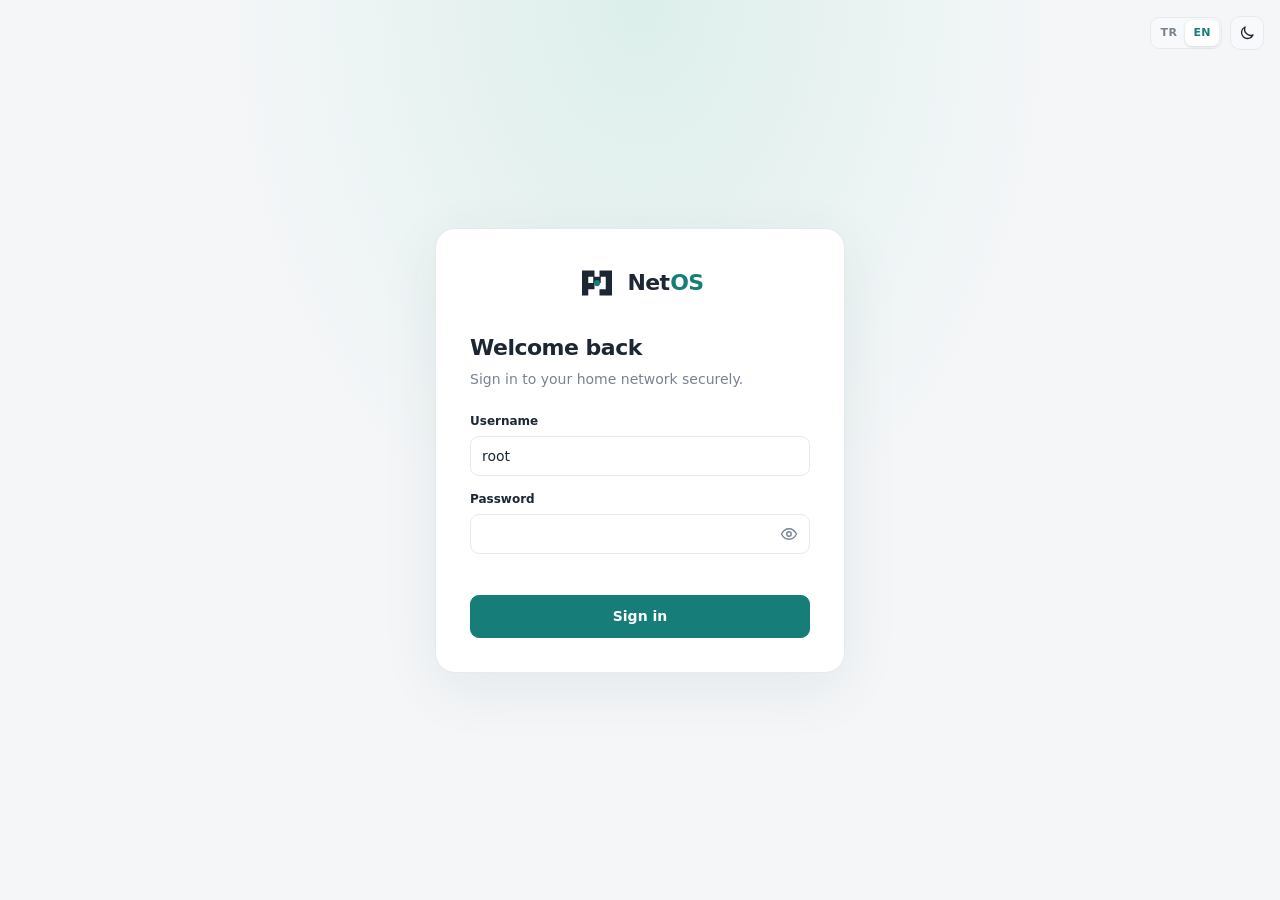
==== commit 5638fd9f: "Giriş deneme sınırı, sabit üst bar, Türkçe/English arayüz - /cgi-bin/netos-auth: deneme sınırlı giri" ====
--- a/router/files/www/netos/index.html
+++ b/router/files/www/netos/index.html
@@ -19,6 +19,8 @@
 </head>
 <body>
   <div id="app"></div>
+  <script src="i18n.js"></script>
+  <script src="i18n-en.js"></script>
   <script src="api.js"></script>
   <script src="app.js"></script>
 </body>
--- a/router/files/www/netos/style.css
+++ b/router/files/www/netos/style.css
@@ -2625,3 +2625,116 @@
 @media (max-width: 767px) {
   .integ-grid { grid-template-columns: 1fr; }
 }
+
+/* ═══ Port yönlendirme / yerel ağ / VPN / QR ═══ */
+.x-panel { width: min(560px, 100vw); }
+.x-panel .drawer-head .integ-top { gap: 14px; }
+.x-panel .drawer-head h2 { margin: 0; }
+.x-panel .integ-icon { background: var(--accent-soft); color: var(--accent); }
+.x-panel .x-form .field-wrap { display: grid; gap: 5px; margin-bottom: 14px; }
+.x-panel .x-form .field-wrap > label { font-size: 12px; font-weight: 650; color: var(--muted); }
+.btn svg { width: 16px; height: 16px; vertical-align: -3px; margin-right: 4px; }
+.btn.small svg { width: 14px; height: 14px; margin-right: 3px; }
+.pkg-gate { display: grid; gap: 12px; justify-items: start; }
+.pkg-gate p { margin: 0; color: var(--muted); }
+.pkg-gate .scan-progress { width: 100%; }
+.alert-strong { border-color: var(--red); background: var(--red-bg); color: var(--text); }
+.alert .wan-kinds { margin: 6px 0; padding-left: 18px; display: grid; gap: 2px; font-size: 13px; }
+.alert > span { display: block; font-size: 13px; }
+.pf-list { display: grid; border: 1px solid var(--line); border-radius: 12px; overflow: hidden; }
+.pf-row { display: grid; grid-template-columns: minmax(120px, 1fr) minmax(0, 1.6fr) auto; gap: 14px; align-items: center; padding: 11px 14px; border-top: 1px solid var(--line); }
+.pf-row:first-child { border-top: 0; }
+.pf-row.off { opacity: .55; }
+.pf-name strong { display: inline-flex; align-items: center; gap: 6px; }
+.pf-name small { display: block; color: var(--muted); font-size: 11.5px; }
+.pf-map { display: flex; align-items: center; gap: 10px; min-width: 0; flex-wrap: wrap; }
+.pf-arrow { color: var(--muted); }
+.pf-target { display: inline-flex; align-items: center; gap: 7px; min-width: 0; font-size: 13px; }
+.pf-target .num { color: var(--muted); }
+.port-tag.big { font-size: 13px; padding: 3px 9px; }
+.pf-act { display: flex; align-items: center; gap: 6px; justify-content: flex-end; }
+.pf-act .icon-btn { width: 32px; height: 32px; display: grid; place-items: center; color: var(--muted); background: transparent; }
+.pf-act .icon-btn:hover { background: var(--surface-2); color: var(--text); }
+.pf-act .icon-btn.danger:hover { background: var(--red-bg); color: var(--red); }
+.pf-act .icon-btn svg { width: 17px; height: 17px; }
+.vpn-meta { font-size: 12px; color: var(--muted); }
+.ip-suffix { display: flex; align-items: center; gap: 6px; }
+.ip-suffix .num { color: var(--muted); font-size: 13px; white-space: nowrap; }
+.ip-suffix .field { min-width: 0; }
+.alert.subtle { font-size: 12.5px; }
+.dns-options { display: grid; grid-template-columns: repeat(auto-fill, minmax(210px, 1fr)); gap: 8px; margin: 10px 0 14px; }
+.dns-opt { display: flex; gap: 10px; align-items: flex-start; padding: 10px 12px; border: 1px solid var(--line); border-radius: 12px; cursor: pointer; background: var(--surface); }
+.dns-opt.on { border-color: var(--accent); background: var(--accent-soft); }
+.dns-opt input { margin-top: 3px; accent-color: var(--accent); }
+.dns-opt strong { display: block; font-size: 13px; }
+.dns-opt small { display: block; color: var(--muted); font-size: 11.5px; }
+.x-panel .dns-opt + .dns-opt { margin-top: 8px; }
+.lan-pending { display: flex; align-items: center; gap: 10px; flex-wrap: wrap; margin-bottom: 16px; border-color: var(--accent); background: var(--accent-soft); color: var(--text); }
+.lan-pending > div { flex: 1 1 260px; display: grid; gap: 2px; }
+.lan-pending span { font-size: 13px; }
+.lan-moving p { margin: 6px 0; }
+.qr-box { width: min(300px, 100%); margin: 14px auto; padding: 14px; background: #fff; border-radius: 16px; border: 1px solid var(--line); }
+.qr-box svg { display: block; width: 100%; height: auto; }
+.hw-wifi-row .wifi-right { display: flex; gap: 6px; align-items: center; }
+@media (max-width: 767px) {
+  .pf-row { grid-template-columns: minmax(0, 1fr) auto; }
+  .pf-map, .vpn-meta { grid-column: 1 / -1; grid-row: 2; }
+}
+.alert.wan-alert { display: block; margin-bottom: 16px; }
+.alert.wan-alert strong { display: block; }
+.alert.subtle, .lan-moving .alert { display: block; }
+.x-panel .alert { display: block; }
+[hidden] { display: none !important; }
+
+/* ═══ AdGuard / cihaz ekleri ═══ */
+.x-rank.ag-rank { grid-template-columns: minmax(120px, 260px) 1fr auto; }
+.ag-svcs .chip-row { margin-top: 6px; }
+.chip.svc { font-size: 12px; padding: 5px 11px; }
+.chip.svc.active { background: var(--red-bg); border-color: var(--red); color: var(--red); text-decoration: line-through; text-decoration-thickness: 1px; }
+.ag-more { margin-top: 10px; }
+.ag-more summary { cursor: pointer; font-size: 12.5px; color: var(--accent); font-weight: 650; }
+.ag-intro p { margin-top: 0; }
+.x-devx .toggle-line strong, .x-agc .x-sched-head strong { display: inline-flex; align-items: center; gap: 6px; }
+.x-devx svg, .x-agc .x-sched-head svg { width: 16px; height: 16px; }
+.x-agc .toggle-line { padding: 8px 0; }
+@media (max-width: 767px) { .x-rank.ag-rank { grid-template-columns: minmax(0, 1fr) auto; } .x-rank.ag-rank .x-track { grid-column: 1 / -1; grid-row: 2; } }
+
+/* ═══ Güvenlik / günlük / sihirbaz ═══ */
+.pw-banner { display: flex; align-items: center; gap: 12px; flex-wrap: wrap; margin-bottom: 16px; }
+.pw-banner > div { flex: 1 1 260px; display: grid; gap: 2px; }
+.pw-banner span { font-size: 13px; }
+.sec-ok { color: var(--green); font-weight: 650; font-size: 13px; }
+#sec-card .alert { display: block; }
+.log-tools { display: flex; align-items: center; gap: 10px; flex-wrap: wrap; margin-bottom: 12px; }
+.log-tools .x-inline { margin: 0; flex: 1 1 240px; }
+.log-tools .btn svg { width: 14px; height: 14px; }
+.log-list { max-height: 62vh; overflow: auto; border: 1px solid var(--line); border-radius: 12px; background: var(--surface-2); font: 12px/1.55 ui-monospace, SFMono-Regular, Menlo, Consolas, monospace; }
+.log-line { display: grid; grid-template-columns: 118px 52px minmax(0, 1fr); gap: 10px; padding: 3px 12px; border-top: 1px solid var(--line); }
+.log-line:first-child { border-top: 0; }
+.log-time { color: var(--muted); white-space: nowrap; }
+.log-lv { color: var(--muted); }
+.log-text { word-break: break-word; }
+.log-line.lv-warn .log-lv, .log-line.lv-warning .log-lv { color: var(--amber); }
+.log-line.lv-err .log-lv, .log-line.lv-crit .log-lv, .log-line.lv-alert .log-lv, .log-line.lv-emerg .log-lv { color: var(--red); font-weight: 700; }
+.log-line.lv-err, .log-line.lv-crit { background: color-mix(in srgb, var(--red-bg) 60%, transparent); }
+.wiz { max-width: 640px; margin: 0 auto; }
+.wiz-head { display: flex; align-items: center; gap: 14px; margin-bottom: 18px; }
+.wiz-head .brand-mark { width: 46px; height: 46px; color: var(--accent); }
+.wiz-head h1 { margin: 0; }
+.wiz-steps { display: flex; gap: 6px; list-style: none; padding: 0; margin: 0 0 16px; flex-wrap: wrap; }
+.wiz-steps li { display: flex; align-items: center; gap: 7px; padding: 6px 12px 6px 6px; border-radius: 99px; background: var(--surface-2); border: 1px solid var(--line); color: var(--muted); font-size: 12.5px; font-weight: 650; }
+.wiz-steps i { width: 22px; height: 22px; border-radius: 99px; display: grid; place-items: center; background: var(--surface); font-style: normal; font-size: 11px; }
+.wiz-steps li.on { border-color: var(--accent); color: var(--accent); background: var(--accent-soft); }
+.wiz-steps li.on i, .wiz-steps li.done i { background: var(--accent); color: var(--surface); }
+.wiz-card h2 { margin: 0 0 6px; }
+.wiz-form .field-wrap { display: grid; gap: 5px; margin-bottom: 12px; }
+.wiz-links { display: grid; gap: 8px; margin: 12px 0; }
+@media (max-width: 767px) { .log-line { grid-template-columns: 1fr; gap: 0; } .log-lv { display: none; } }
+
+/* ═══ Sabit üst bar + dil seçici ═══ */
+.topbar { position: sticky; top: 0; z-index: 7; backdrop-filter: saturate(1.4) blur(8px); background: color-mix(in srgb, var(--surface) 88%, transparent); }
+.lang-seg { display: inline-flex; padding: 2px; border-radius: 9px; border: 1px solid var(--line); background: var(--surface-2); }
+.lang-seg button { border: 0; background: none; color: var(--muted); font: inherit; font-size: 11px; font-weight: 750; letter-spacing: .04em; padding: 5px 8px; border-radius: 7px; cursor: pointer; }
+.lang-seg button.active { background: var(--surface); color: var(--accent); box-shadow: 0 1px 3px #0002; }
+.login-theme { display: flex; gap: 8px; align-items: center; }
+@media (max-width: 767px) { .top-host { display: none; } }
